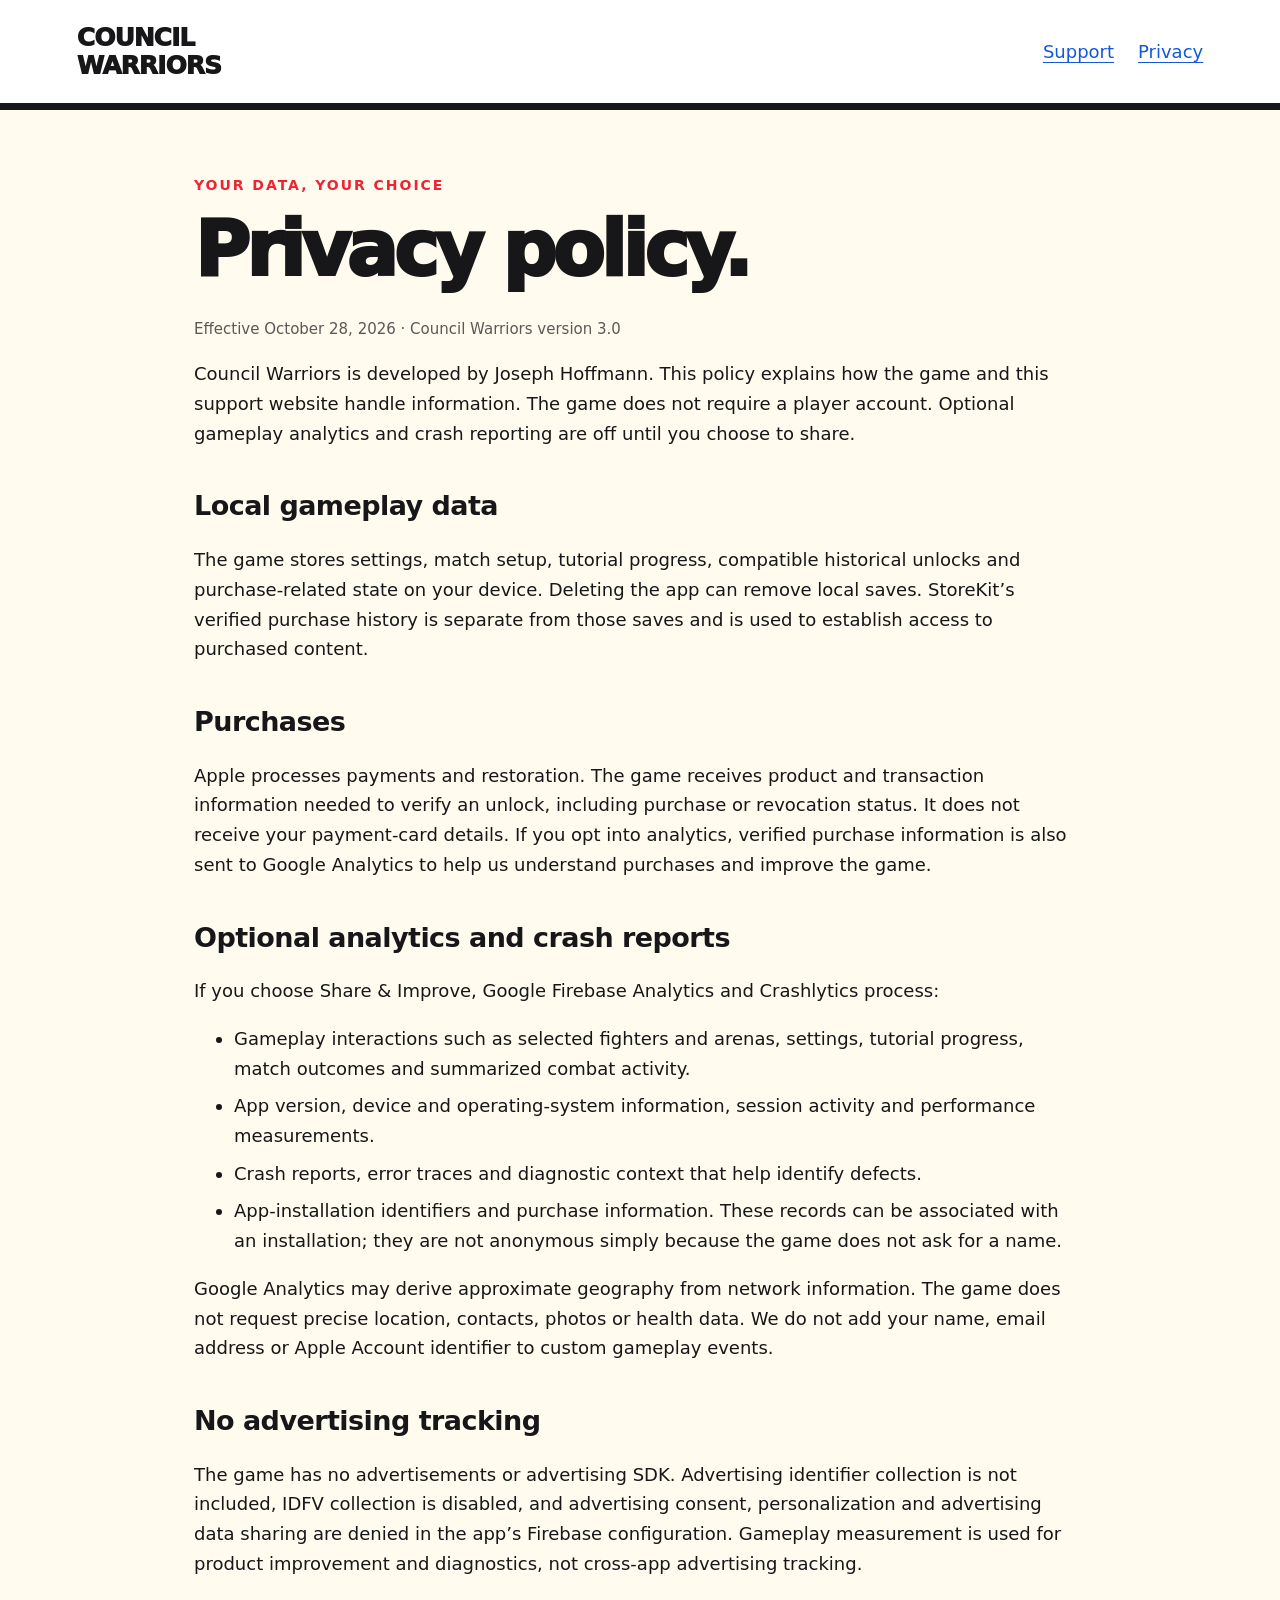
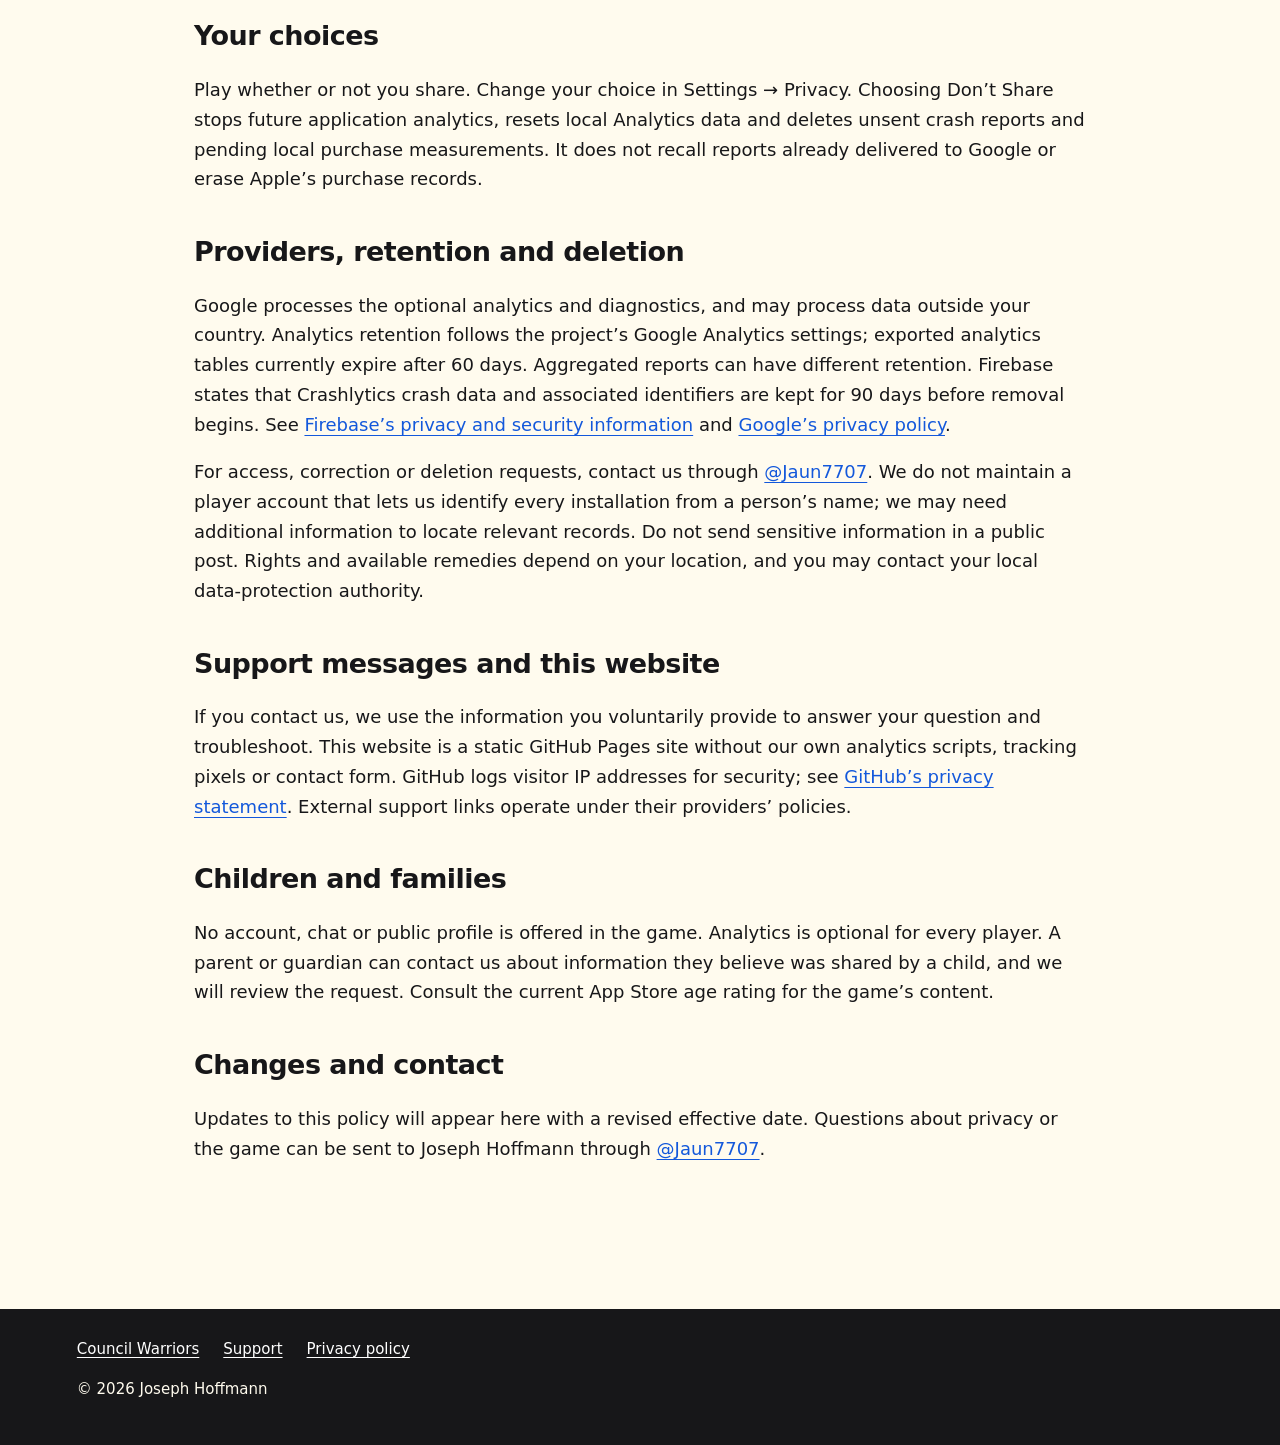
==== privacy.html @ 671180ab "Add Council Warriors support and privacy site" ====
<!doctype html>
<html lang="en"><head><meta charset="utf-8"><meta name="viewport" content="width=device-width,initial-scale=1"><meta name="description" content="Council Warriors — Privacy policy"><title>Privacy policy — Council Warriors</title><link rel="stylesheet" href="styles.css"></head><body><header><a class="brand" href="index.html">COUNCIL<br>WARRIORS</a><nav aria-label="Main"><a href="support.html">Support</a><a href="privacy.html">Privacy</a></nav></header><main><p class="eyebrow">YOUR DATA, YOUR CHOICE</p><h1>Privacy policy.</h1><p class="quiet">Effective October 28, 2026 · Council Warriors version 3.0</p><p>Council Warriors is developed by Joseph Hoffmann. This policy explains how the game and this support website handle information. The game does not require a player account. Optional gameplay analytics and crash reporting are off until you choose to share.</p><h2>Local gameplay data</h2><p>The game stores settings, match setup, tutorial progress, compatible historical unlocks and purchase-related state on your device. Deleting the app can remove local saves. StoreKit’s verified purchase history is separate from those saves and is used to establish access to purchased content.</p><h2>Purchases</h2><p>Apple processes payments and restoration. The game receives product and transaction information needed to verify an unlock, including purchase or revocation status. It does not receive your payment-card details. If you opt into analytics, verified purchase information is also sent to Google Analytics to help us understand purchases and improve the game.</p><h2>Optional analytics and crash reports</h2><p>If you choose Share &amp; Improve, Google Firebase Analytics and Crashlytics process:</p><ul><li>Gameplay interactions such as selected fighters and arenas, settings, tutorial progress, match outcomes and summarized combat activity.</li><li>App version, device and operating-system information, session activity and performance measurements.</li><li>Crash reports, error traces and diagnostic context that help identify defects.</li><li>App-installation identifiers and purchase information. These records can be associated with an installation; they are not anonymous simply because the game does not ask for a name.</li></ul><p>Google Analytics may derive approximate geography from network information. The game does not request precise location, contacts, photos or health data. We do not add your name, email address or Apple Account identifier to custom gameplay events.</p><h2>No advertising tracking</h2><p>The game has no advertisements or advertising SDK. Advertising identifier collection is not included, IDFV collection is disabled, and advertising consent, personalization and advertising data sharing are denied in the app’s Firebase configuration. Gameplay measurement is used for product improvement and diagnostics, not cross-app advertising tracking.</p><h2>Your choices</h2><p>Play whether or not you share. Change your choice in Settings → Privacy. Choosing Don’t Share stops future application analytics, resets local Analytics data and deletes unsent crash reports and pending local purchase measurements. It does not recall reports already delivered to Google or erase Apple’s purchase records.</p><h2>Providers, retention and deletion</h2><p>Google processes the optional analytics and diagnostics, and may process data outside your country. Analytics retention follows the project’s Google Analytics settings; exported analytics tables currently expire after 60 days. Aggregated reports can have different retention. Firebase states that Crashlytics crash data and associated identifiers are kept for 90 days before removal begins. See <a href="https://firebase.google.com/support/privacy">Firebase’s privacy and security information</a> and <a href="https://policies.google.com/privacy">Google’s privacy policy</a>.</p><p>For access, correction or deletion requests, contact us through <a href="https://twitter.com/Jaun7707">@Jaun7707</a>. We do not maintain a player account that lets us identify every installation from a person’s name; we may need additional information to locate relevant records. Do not send sensitive information in a public post. Rights and available remedies depend on your location, and you may contact your local data-protection authority.</p><h2>Support messages and this website</h2><p>If you contact us, we use the information you voluntarily provide to answer your question and troubleshoot. This website is a static GitHub Pages site without our own analytics scripts, tracking pixels or contact form. GitHub logs visitor IP addresses for security; see <a href="https://docs.github.com/en/site-policy/privacy-policies/github-general-privacy-statement">GitHub’s privacy statement</a>. External support links operate under their providers’ policies.</p><h2>Children and families</h2><p>No account, chat or public profile is offered in the game. Analytics is optional for every player. A parent or guardian can contact us about information they believe was shared by a child, and we will review the request. Consult the current App Store age rating for the game’s content.</p><h2>Changes and contact</h2><p>Updates to this policy will appear here with a revised effective date. Questions about privacy or the game can be sent to Joseph Hoffmann through <a href="https://twitter.com/Jaun7707">@Jaun7707</a>.</p></main><footer><nav><a href="index.html">Council Warriors</a><a href="support.html">Support</a><a href="privacy.html">Privacy policy</a></nav><p>© 2026 Joseph Hoffmann</p></footer></body></html>
---- styles.css ----
*{box-sizing:border-box} :root{color-scheme:light;--paper:#fffbee;--ink:#171719;--blue:#1358db;--red:#ee2433}body{margin:0;background:var(--paper);color:var(--ink);font:18px/1.65 system-ui,-apple-system,sans-serif}a{color:var(--blue);text-underline-offset:.2em}a:focus-visible,summary:focus-visible{outline:3px solid #bd7000;outline-offset:5px}header{border-bottom:7px solid var(--ink);padding:24px max(6vw,20px);display:flex;gap:24px;justify-content:space-between;align-items:center;flex-wrap:wrap;background:white}nav{display:flex;gap:24px}.brand{font-weight:950;color:var(--ink);text-decoration:none;line-height:1.1;letter-spacing:-.04em;font-size:25px}main{max-width:940px;margin:64px auto;padding:0 24px 64px}h1{font-size:clamp(42px,7vw,76px);line-height:1.02;letter-spacing:-.055em;margin:12px 0 28px;font-weight:950}h2{font-size:27px;line-height:1.2;letter-spacing:-.02em;margin-top:42px}h3{font-size:20px}.eyebrow{font-size:14px;font-weight:850;letter-spacing:.14em;color:var(--red)}.lede{font-size:23px;max-width:680px}.panel{border-left:8px solid var(--blue);padding:22px 28px;background:white;margin:32px 0}.button{display:inline-block;background:var(--red);color:white;font-weight:850;text-decoration:none;padding:15px 22px;box-shadow:5px 5px 0 var(--ink);margin:12px 16px 16px 0}.quiet{color:#595957;font-size:15px}details{padding:20px 0;border-bottom:1px solid #bdbbb2}summary{font-weight:750;cursor:pointer;min-height:44px}footer{padding:28px 6vw;background:var(--ink);color:var(--paper);font-size:15px}footer a{color:white}footer nav{flex-wrap:wrap}li{margin:8px 0}@media(max-width:560px){main{margin-top:38px}header nav{gap:18px;font-size:16px}.panel{padding:18px}h1{overflow-wrap:break-word}}
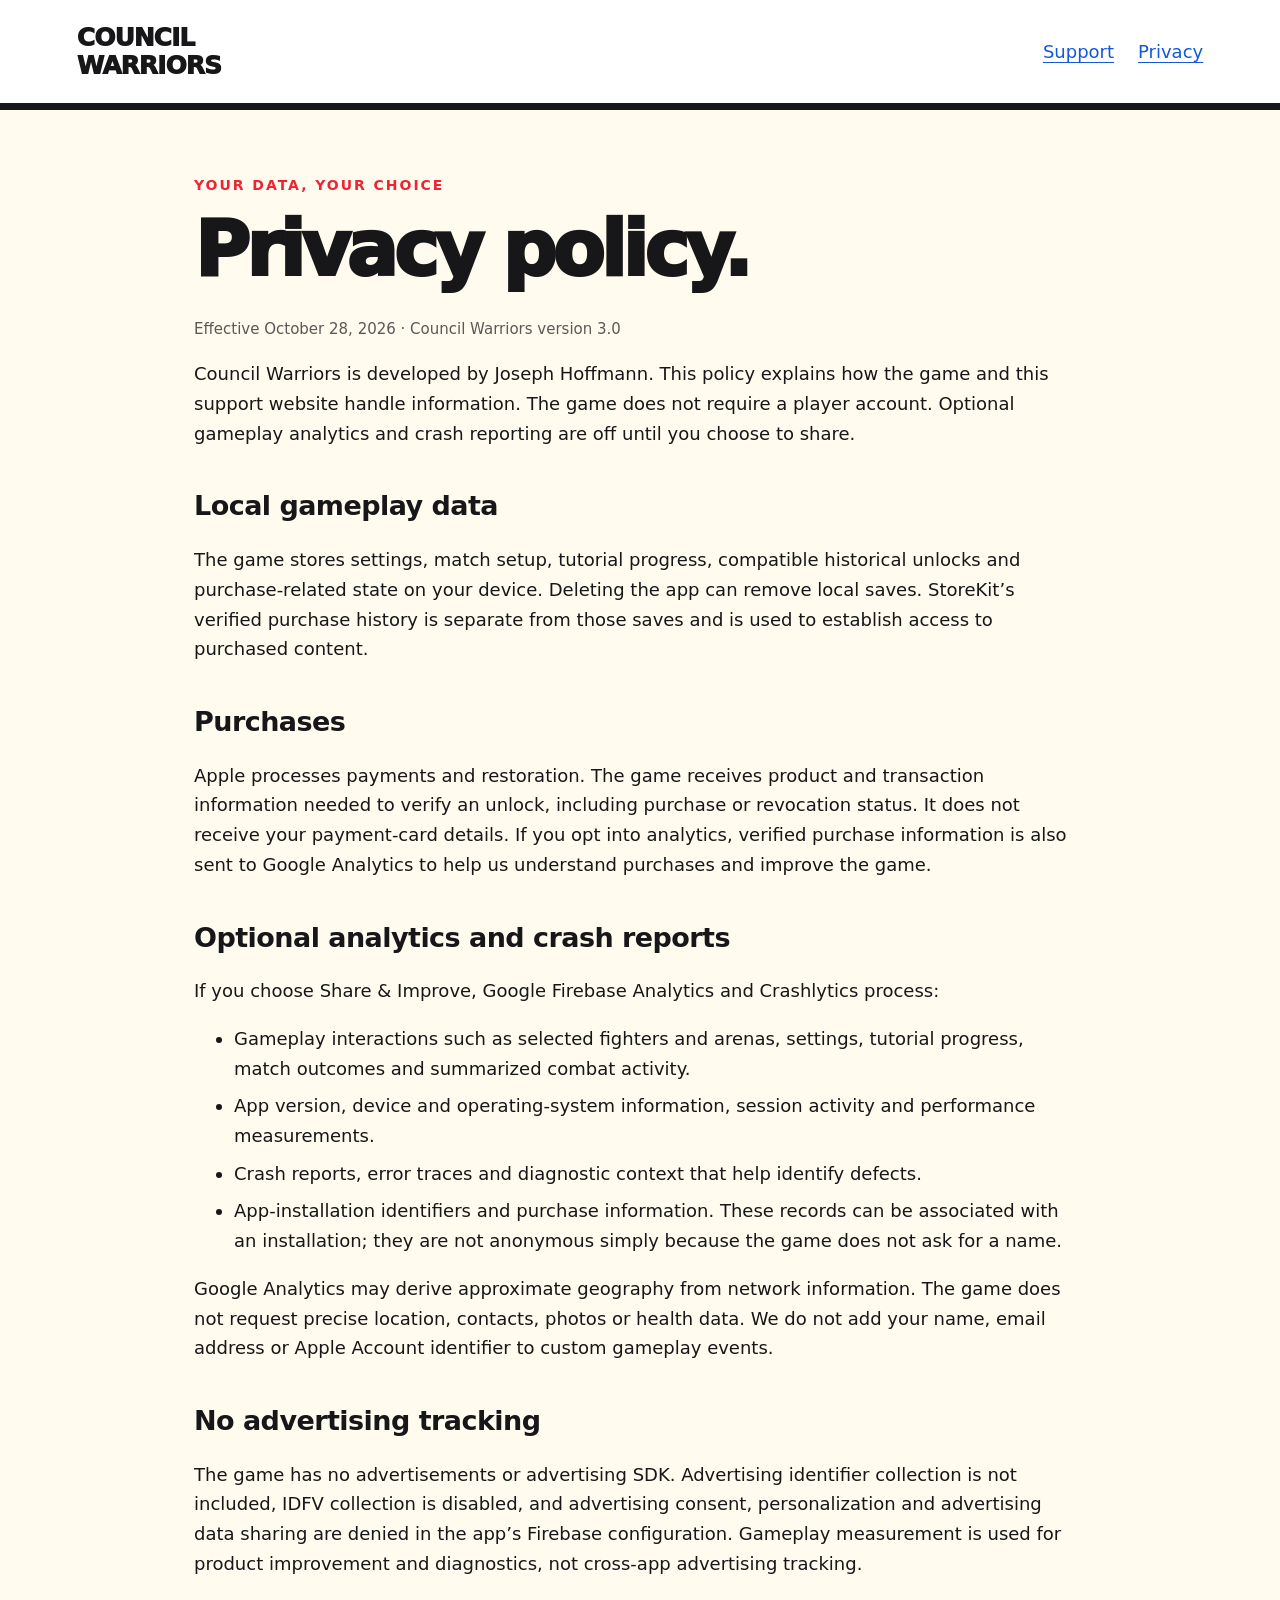
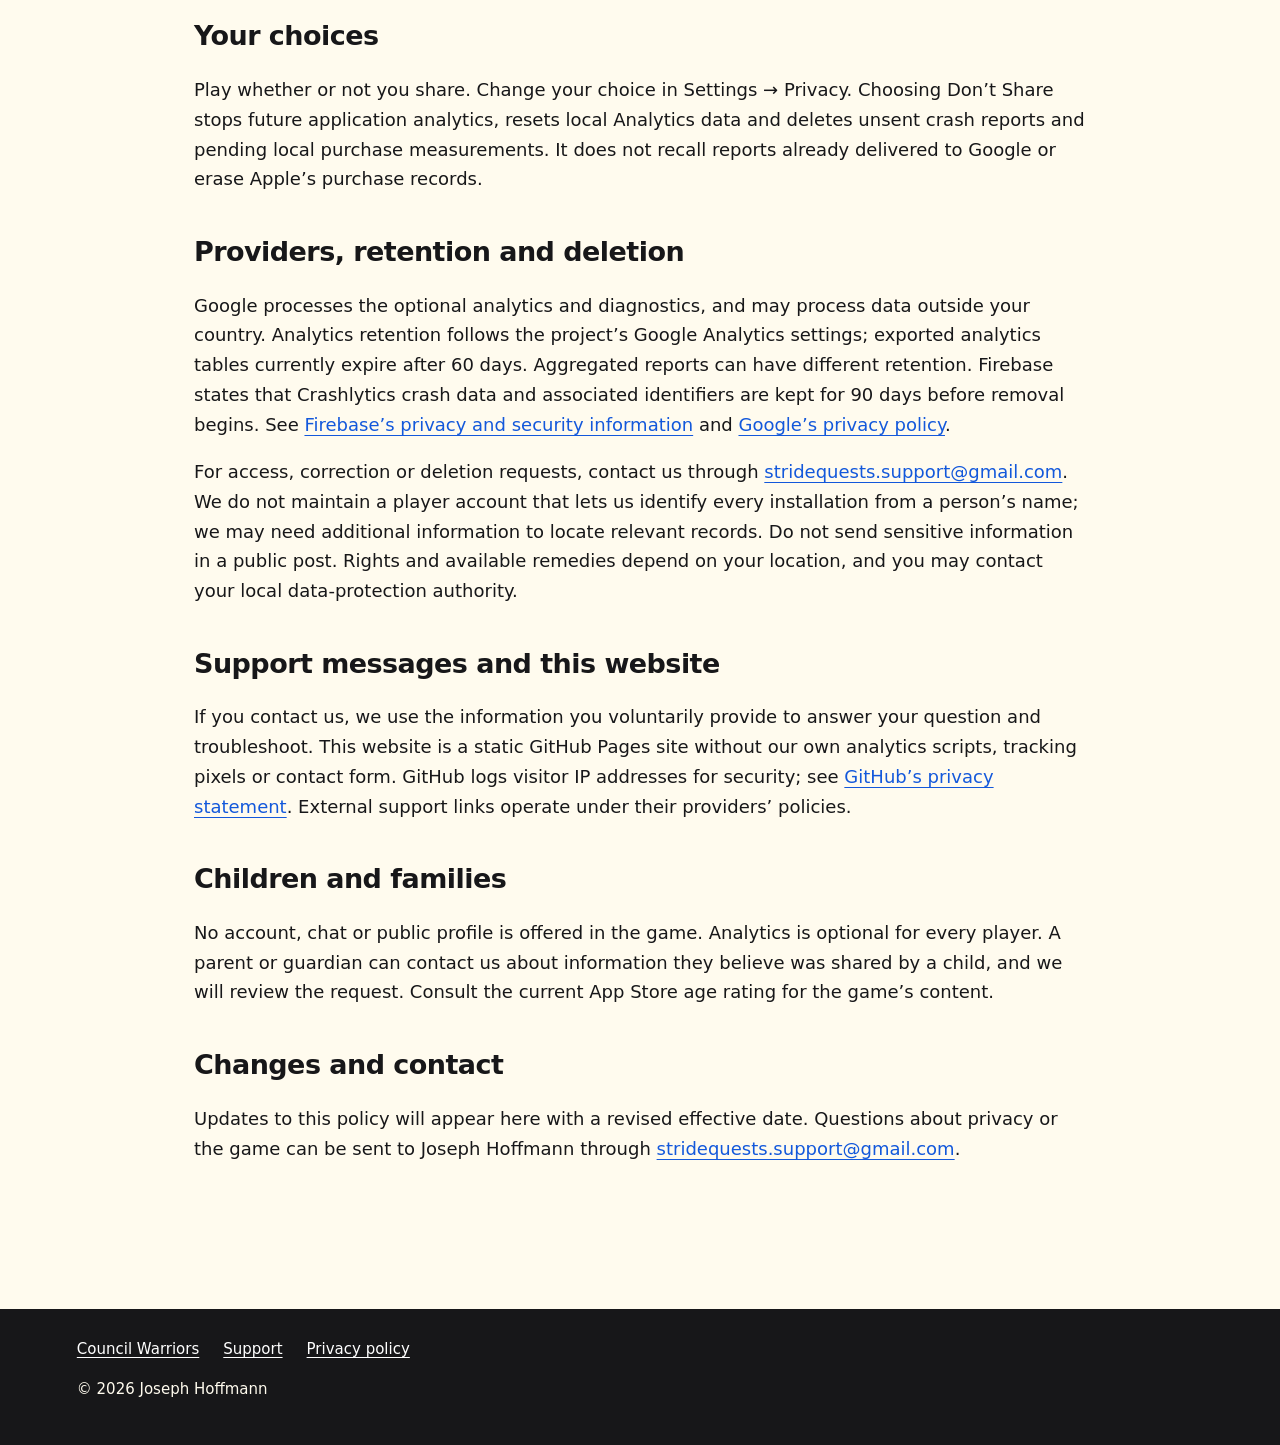
==== commit 6897fcd6: "Use owner-approved shared support email" ====
--- a/privacy.html
+++ b/privacy.html
@@ -1,2 +1,2 @@
 <!doctype html>
-<html lang="en"><head><meta charset="utf-8"><meta name="viewport" content="width=device-width,initial-scale=1"><meta name="description" content="Council Warriors — Privacy policy"><title>Privacy policy — Council Warriors</title><link rel="stylesheet" href="styles.css"></head><body><header><a class="brand" href="index.html">COUNCIL<br>WARRIORS</a><nav aria-label="Main"><a href="support.html">Support</a><a href="privacy.html">Privacy</a></nav></header><main><p class="eyebrow">YOUR DATA, YOUR CHOICE</p><h1>Privacy policy.</h1><p class="quiet">Effective October 28, 2026 · Council Warriors version 3.0</p><p>Council Warriors is developed by Joseph Hoffmann. This policy explains how the game and this support website handle information. The game does not require a player account. Optional gameplay analytics and crash reporting are off until you choose to share.</p><h2>Local gameplay data</h2><p>The game stores settings, match setup, tutorial progress, compatible historical unlocks and purchase-related state on your device. Deleting the app can remove local saves. StoreKit’s verified purchase history is separate from those saves and is used to establish access to purchased content.</p><h2>Purchases</h2><p>Apple processes payments and restoration. The game receives product and transaction information needed to verify an unlock, including purchase or revocation status. It does not receive your payment-card details. If you opt into analytics, verified purchase information is also sent to Google Analytics to help us understand purchases and improve the game.</p><h2>Optional analytics and crash reports</h2><p>If you choose Share &amp; Improve, Google Firebase Analytics and Crashlytics process:</p><ul><li>Gameplay interactions such as selected fighters and arenas, settings, tutorial progress, match outcomes and summarized combat activity.</li><li>App version, device and operating-system information, session activity and performance measurements.</li><li>Crash reports, error traces and diagnostic context that help identify defects.</li><li>App-installation identifiers and purchase information. These records can be associated with an installation; they are not anonymous simply because the game does not ask for a name.</li></ul><p>Google Analytics may derive approximate geography from network information. The game does not request precise location, contacts, photos or health data. We do not add your name, email address or Apple Account identifier to custom gameplay events.</p><h2>No advertising tracking</h2><p>The game has no advertisements or advertising SDK. Advertising identifier collection is not included, IDFV collection is disabled, and advertising consent, personalization and advertising data sharing are denied in the app’s Firebase configuration. Gameplay measurement is used for product improvement and diagnostics, not cross-app advertising tracking.</p><h2>Your choices</h2><p>Play whether or not you share. Change your choice in Settings → Privacy. Choosing Don’t Share stops future application analytics, resets local Analytics data and deletes unsent crash reports and pending local purchase measurements. It does not recall reports already delivered to Google or erase Apple’s purchase records.</p><h2>Providers, retention and deletion</h2><p>Google processes the optional analytics and diagnostics, and may process data outside your country. Analytics retention follows the project’s Google Analytics settings; exported analytics tables currently expire after 60 days. Aggregated reports can have different retention. Firebase states that Crashlytics crash data and associated identifiers are kept for 90 days before removal begins. See <a href="https://firebase.google.com/support/privacy">Firebase’s privacy and security information</a> and <a href="https://policies.google.com/privacy">Google’s privacy policy</a>.</p><p>For access, correction or deletion requests, contact us through <a href="https://twitter.com/Jaun7707">@Jaun7707</a>. We do not maintain a player account that lets us identify every installation from a person’s name; we may need additional information to locate relevant records. Do not send sensitive information in a public post. Rights and available remedies depend on your location, and you may contact your local data-protection authority.</p><h2>Support messages and this website</h2><p>If you contact us, we use the information you voluntarily provide to answer your question and troubleshoot. This website is a static GitHub Pages site without our own analytics scripts, tracking pixels or contact form. GitHub logs visitor IP addresses for security; see <a href="https://docs.github.com/en/site-policy/privacy-policies/github-general-privacy-statement">GitHub’s privacy statement</a>. External support links operate under their providers’ policies.</p><h2>Children and families</h2><p>No account, chat or public profile is offered in the game. Analytics is optional for every player. A parent or guardian can contact us about information they believe was shared by a child, and we will review the request. Consult the current App Store age rating for the game’s content.</p><h2>Changes and contact</h2><p>Updates to this policy will appear here with a revised effective date. Questions about privacy or the game can be sent to Joseph Hoffmann through <a href="https://twitter.com/Jaun7707">@Jaun7707</a>.</p></main><footer><nav><a href="index.html">Council Warriors</a><a href="support.html">Support</a><a href="privacy.html">Privacy policy</a></nav><p>© 2026 Joseph Hoffmann</p></footer></body></html>+<html lang="en"><head><meta charset="utf-8"><meta name="viewport" content="width=device-width,initial-scale=1"><meta name="description" content="Council Warriors — Privacy policy"><title>Privacy policy — Council Warriors</title><link rel="stylesheet" href="styles.css"></head><body><header><a class="brand" href="index.html">COUNCIL<br>WARRIORS</a><nav aria-label="Main"><a href="support.html">Support</a><a href="privacy.html">Privacy</a></nav></header><main><p class="eyebrow">YOUR DATA, YOUR CHOICE</p><h1>Privacy policy.</h1><p class="quiet">Effective October 28, 2026 · Council Warriors version 3.0</p><p>Council Warriors is developed by Joseph Hoffmann. This policy explains how the game and this support website handle information. The game does not require a player account. Optional gameplay analytics and crash reporting are off until you choose to share.</p><h2>Local gameplay data</h2><p>The game stores settings, match setup, tutorial progress, compatible historical unlocks and purchase-related state on your device. Deleting the app can remove local saves. StoreKit’s verified purchase history is separate from those saves and is used to establish access to purchased content.</p><h2>Purchases</h2><p>Apple processes payments and restoration. The game receives product and transaction information needed to verify an unlock, including purchase or revocation status. It does not receive your payment-card details. If you opt into analytics, verified purchase information is also sent to Google Analytics to help us understand purchases and improve the game.</p><h2>Optional analytics and crash reports</h2><p>If you choose Share &amp; Improve, Google Firebase Analytics and Crashlytics process:</p><ul><li>Gameplay interactions such as selected fighters and arenas, settings, tutorial progress, match outcomes and summarized combat activity.</li><li>App version, device and operating-system information, session activity and performance measurements.</li><li>Crash reports, error traces and diagnostic context that help identify defects.</li><li>App-installation identifiers and purchase information. These records can be associated with an installation; they are not anonymous simply because the game does not ask for a name.</li></ul><p>Google Analytics may derive approximate geography from network information. The game does not request precise location, contacts, photos or health data. We do not add your name, email address or Apple Account identifier to custom gameplay events.</p><h2>No advertising tracking</h2><p>The game has no advertisements or advertising SDK. Advertising identifier collection is not included, IDFV collection is disabled, and advertising consent, personalization and advertising data sharing are denied in the app’s Firebase configuration. Gameplay measurement is used for product improvement and diagnostics, not cross-app advertising tracking.</p><h2>Your choices</h2><p>Play whether or not you share. Change your choice in Settings → Privacy. Choosing Don’t Share stops future application analytics, resets local Analytics data and deletes unsent crash reports and pending local purchase measurements. It does not recall reports already delivered to Google or erase Apple’s purchase records.</p><h2>Providers, retention and deletion</h2><p>Google processes the optional analytics and diagnostics, and may process data outside your country. Analytics retention follows the project’s Google Analytics settings; exported analytics tables currently expire after 60 days. Aggregated reports can have different retention. Firebase states that Crashlytics crash data and associated identifiers are kept for 90 days before removal begins. See <a href="https://firebase.google.com/support/privacy">Firebase’s privacy and security information</a> and <a href="https://policies.google.com/privacy">Google’s privacy policy</a>.</p><p>For access, correction or deletion requests, contact us through <a href="mailto:stridequests.support@gmail.com">stridequests.support@gmail.com</a>. We do not maintain a player account that lets us identify every installation from a person’s name; we may need additional information to locate relevant records. Do not send sensitive information in a public post. Rights and available remedies depend on your location, and you may contact your local data-protection authority.</p><h2>Support messages and this website</h2><p>If you contact us, we use the information you voluntarily provide to answer your question and troubleshoot. This website is a static GitHub Pages site without our own analytics scripts, tracking pixels or contact form. GitHub logs visitor IP addresses for security; see <a href="https://docs.github.com/en/site-policy/privacy-policies/github-general-privacy-statement">GitHub’s privacy statement</a>. External support links operate under their providers’ policies.</p><h2>Children and families</h2><p>No account, chat or public profile is offered in the game. Analytics is optional for every player. A parent or guardian can contact us about information they believe was shared by a child, and we will review the request. Consult the current App Store age rating for the game’s content.</p><h2>Changes and contact</h2><p>Updates to this policy will appear here with a revised effective date. Questions about privacy or the game can be sent to Joseph Hoffmann through <a href="mailto:stridequests.support@gmail.com">stridequests.support@gmail.com</a>.</p></main><footer><nav><a href="index.html">Council Warriors</a><a href="support.html">Support</a><a href="privacy.html">Privacy policy</a></nav><p>© 2026 Joseph Hoffmann</p></footer></body></html>
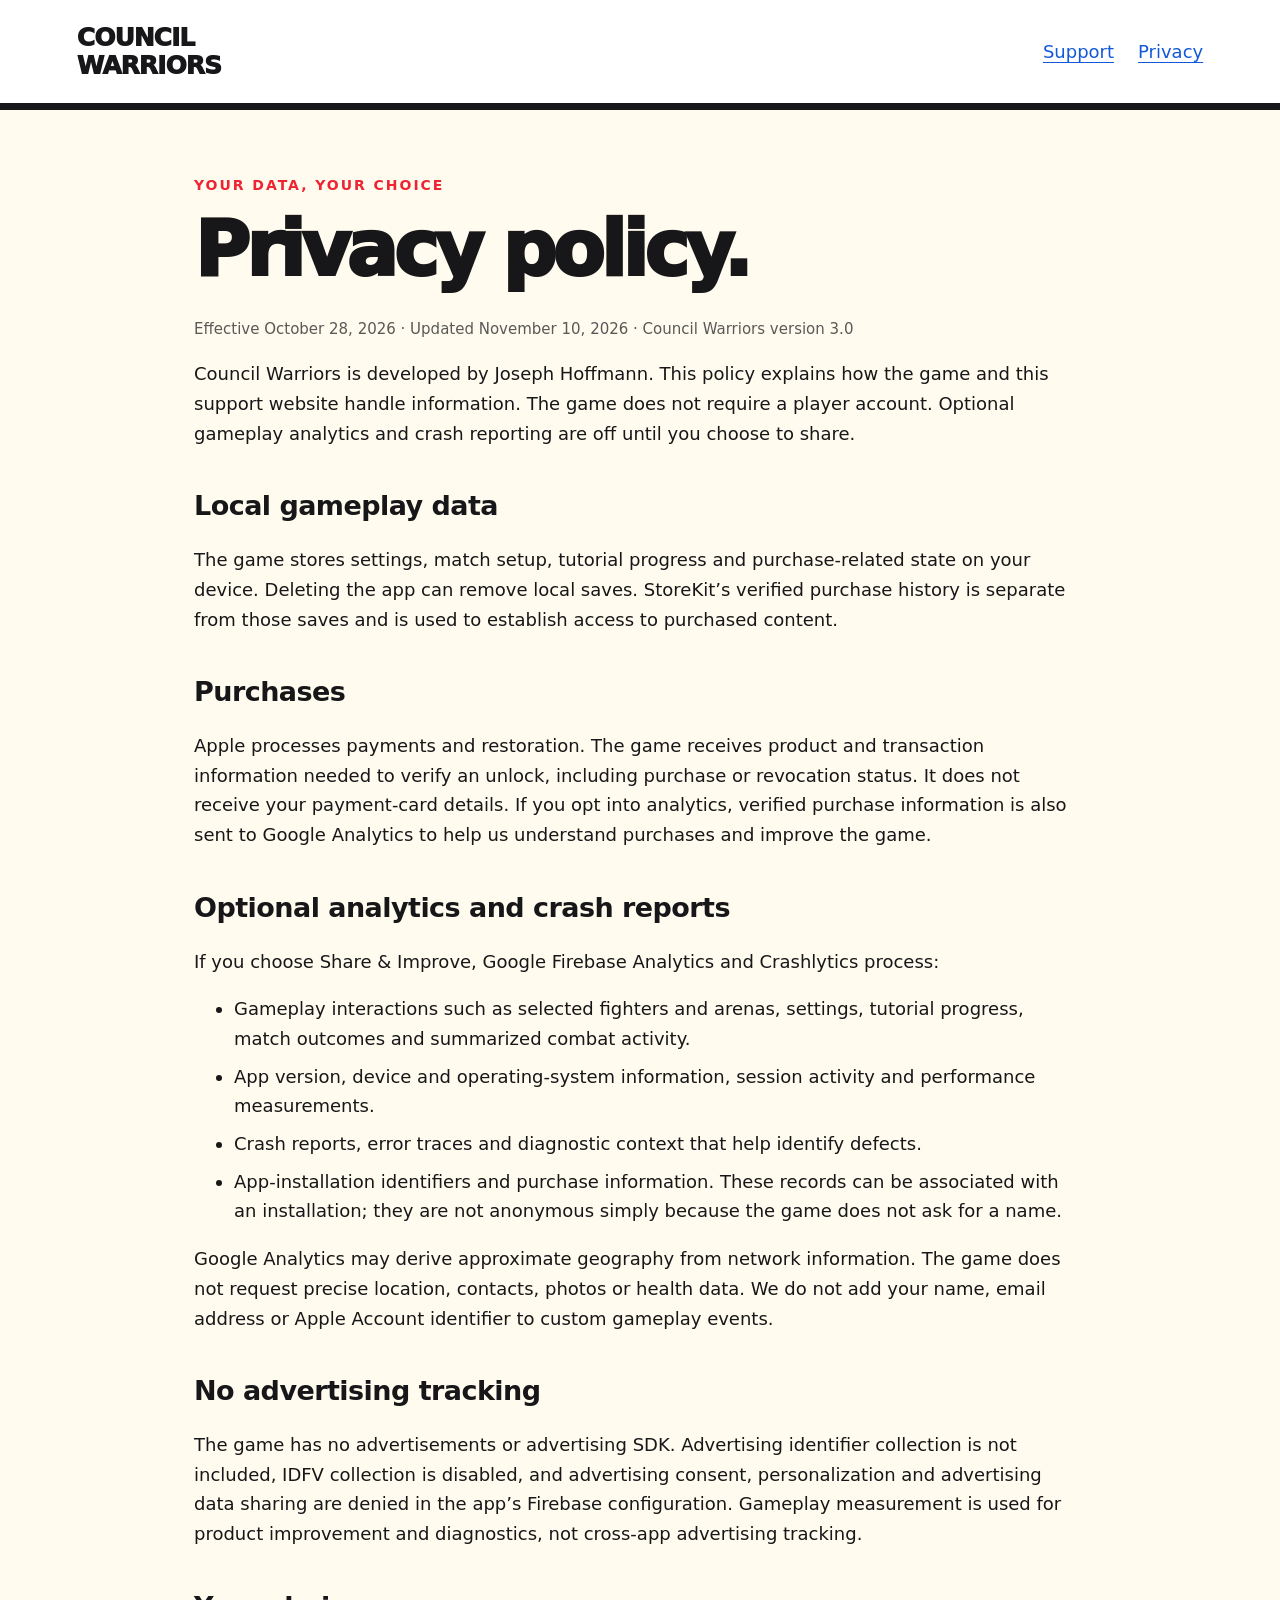
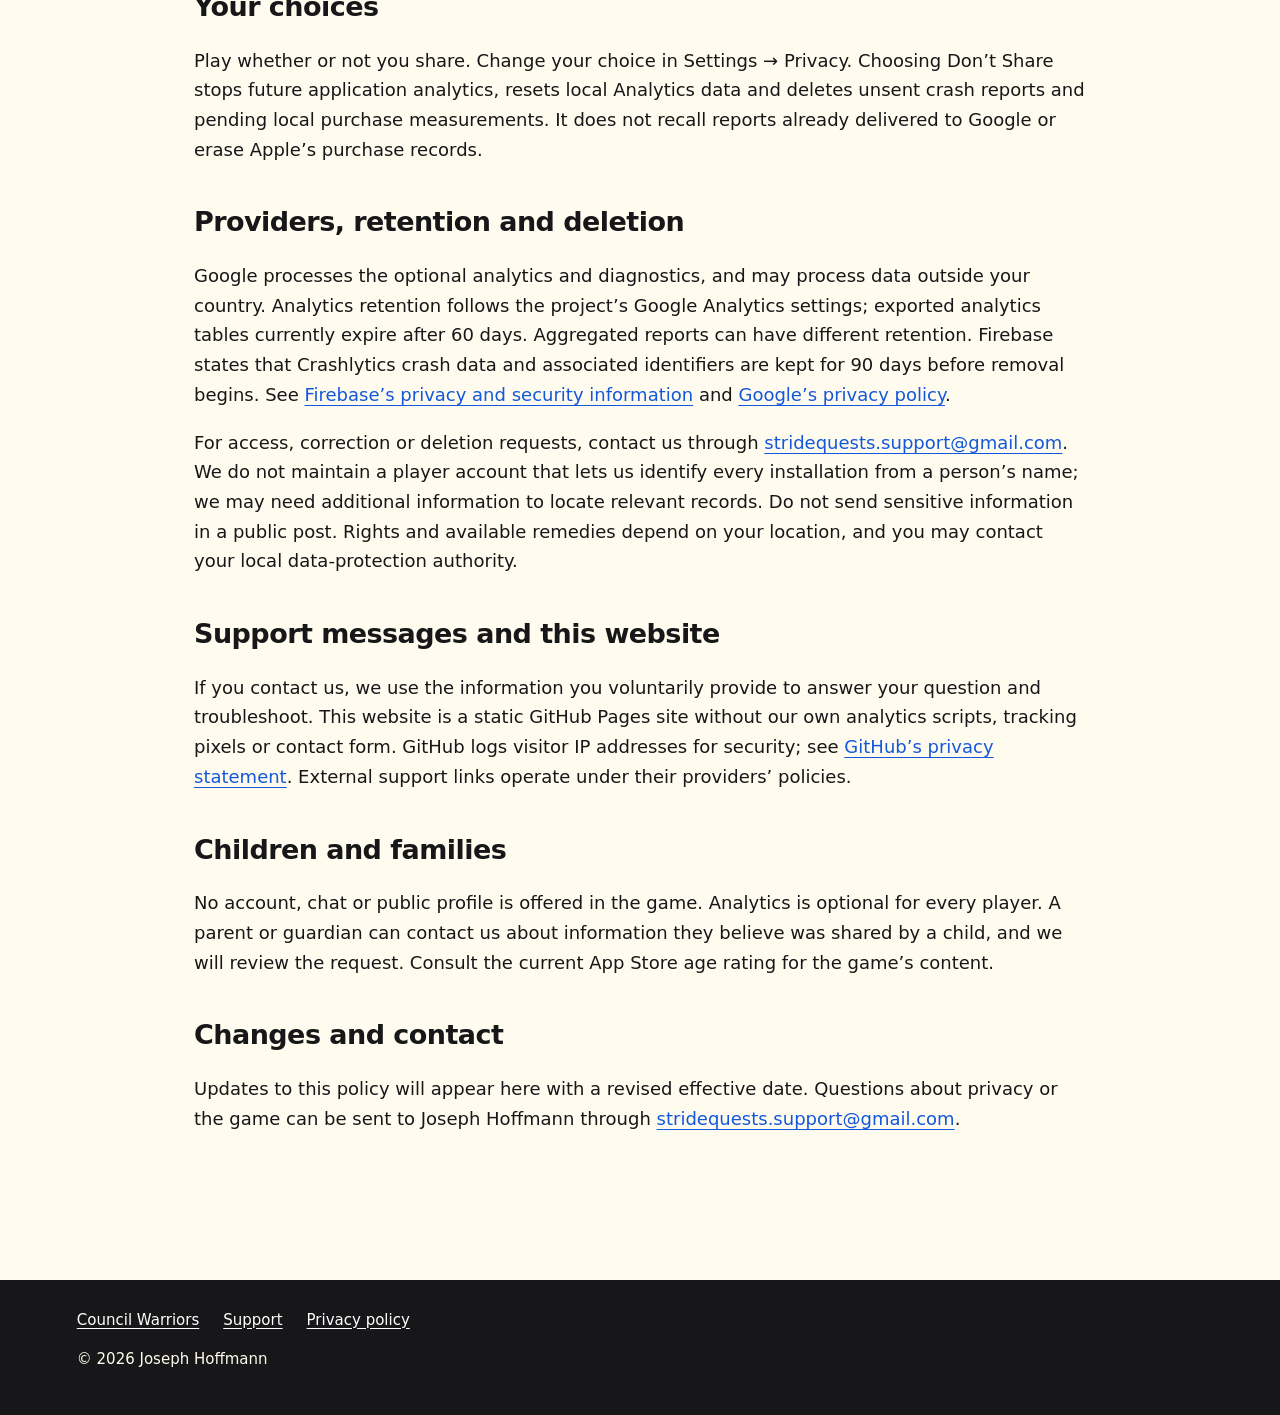
==== commit 19985ad0: "Describe the released 3.0 game and drop the retired legacy-unlock wording Co-Authored-By: Claude Fab" ====
--- a/privacy.html
+++ b/privacy.html
@@ -1,2 +1,2 @@
 <!doctype html>
-<html lang="en"><head><meta charset="utf-8"><meta name="viewport" content="width=device-width,initial-scale=1"><meta name="description" content="Council Warriors — Privacy policy"><title>Privacy policy — Council Warriors</title><link rel="stylesheet" href="styles.css"></head><body><header><a class="brand" href="index.html">COUNCIL<br>WARRIORS</a><nav aria-label="Main"><a href="support.html">Support</a><a href="privacy.html">Privacy</a></nav></header><main><p class="eyebrow">YOUR DATA, YOUR CHOICE</p><h1>Privacy policy.</h1><p class="quiet">Effective October 28, 2026 · Council Warriors version 3.0</p><p>Council Warriors is developed by Joseph Hoffmann. This policy explains how the game and this support website handle information. The game does not require a player account. Optional gameplay analytics and crash reporting are off until you choose to share.</p><h2>Local gameplay data</h2><p>The game stores settings, match setup, tutorial progress, compatible historical unlocks and purchase-related state on your device. Deleting the app can remove local saves. StoreKit’s verified purchase history is separate from those saves and is used to establish access to purchased content.</p><h2>Purchases</h2><p>Apple processes payments and restoration. The game receives product and transaction information needed to verify an unlock, including purchase or revocation status. It does not receive your payment-card details. If you opt into analytics, verified purchase information is also sent to Google Analytics to help us understand purchases and improve the game.</p><h2>Optional analytics and crash reports</h2><p>If you choose Share &amp; Improve, Google Firebase Analytics and Crashlytics process:</p><ul><li>Gameplay interactions such as selected fighters and arenas, settings, tutorial progress, match outcomes and summarized combat activity.</li><li>App version, device and operating-system information, session activity and performance measurements.</li><li>Crash reports, error traces and diagnostic context that help identify defects.</li><li>App-installation identifiers and purchase information. These records can be associated with an installation; they are not anonymous simply because the game does not ask for a name.</li></ul><p>Google Analytics may derive approximate geography from network information. The game does not request precise location, contacts, photos or health data. We do not add your name, email address or Apple Account identifier to custom gameplay events.</p><h2>No advertising tracking</h2><p>The game has no advertisements or advertising SDK. Advertising identifier collection is not included, IDFV collection is disabled, and advertising consent, personalization and advertising data sharing are denied in the app’s Firebase configuration. Gameplay measurement is used for product improvement and diagnostics, not cross-app advertising tracking.</p><h2>Your choices</h2><p>Play whether or not you share. Change your choice in Settings → Privacy. Choosing Don’t Share stops future application analytics, resets local Analytics data and deletes unsent crash reports and pending local purchase measurements. It does not recall reports already delivered to Google or erase Apple’s purchase records.</p><h2>Providers, retention and deletion</h2><p>Google processes the optional analytics and diagnostics, and may process data outside your country. Analytics retention follows the project’s Google Analytics settings; exported analytics tables currently expire after 60 days. Aggregated reports can have different retention. Firebase states that Crashlytics crash data and associated identifiers are kept for 90 days before removal begins. See <a href="https://firebase.google.com/support/privacy">Firebase’s privacy and security information</a> and <a href="https://policies.google.com/privacy">Google’s privacy policy</a>.</p><p>For access, correction or deletion requests, contact us through <a href="mailto:stridequests.support@gmail.com">stridequests.support@gmail.com</a>. We do not maintain a player account that lets us identify every installation from a person’s name; we may need additional information to locate relevant records. Do not send sensitive information in a public post. Rights and available remedies depend on your location, and you may contact your local data-protection authority.</p><h2>Support messages and this website</h2><p>If you contact us, we use the information you voluntarily provide to answer your question and troubleshoot. This website is a static GitHub Pages site without our own analytics scripts, tracking pixels or contact form. GitHub logs visitor IP addresses for security; see <a href="https://docs.github.com/en/site-policy/privacy-policies/github-general-privacy-statement">GitHub’s privacy statement</a>. External support links operate under their providers’ policies.</p><h2>Children and families</h2><p>No account, chat or public profile is offered in the game. Analytics is optional for every player. A parent or guardian can contact us about information they believe was shared by a child, and we will review the request. Consult the current App Store age rating for the game’s content.</p><h2>Changes and contact</h2><p>Updates to this policy will appear here with a revised effective date. Questions about privacy or the game can be sent to Joseph Hoffmann through <a href="mailto:stridequests.support@gmail.com">stridequests.support@gmail.com</a>.</p></main><footer><nav><a href="index.html">Council Warriors</a><a href="support.html">Support</a><a href="privacy.html">Privacy policy</a></nav><p>© 2026 Joseph Hoffmann</p></footer></body></html>+<html lang="en"><head><meta charset="utf-8"><meta name="viewport" content="width=device-width,initial-scale=1"><meta name="description" content="Council Warriors — Privacy policy"><title>Privacy policy — Council Warriors</title><link rel="stylesheet" href="styles.css"></head><body><header><a class="brand" href="index.html">COUNCIL<br>WARRIORS</a><nav aria-label="Main"><a href="support.html">Support</a><a href="privacy.html">Privacy</a></nav></header><main><p class="eyebrow">YOUR DATA, YOUR CHOICE</p><h1>Privacy policy.</h1><p class="quiet">Effective October 28, 2026 · Updated November 10, 2026 · Council Warriors version 3.0</p><p>Council Warriors is developed by Joseph Hoffmann. This policy explains how the game and this support website handle information. The game does not require a player account. Optional gameplay analytics and crash reporting are off until you choose to share.</p><h2>Local gameplay data</h2><p>The game stores settings, match setup, tutorial progress and purchase-related state on your device. Deleting the app can remove local saves. StoreKit’s verified purchase history is separate from those saves and is used to establish access to purchased content.</p><h2>Purchases</h2><p>Apple processes payments and restoration. The game receives product and transaction information needed to verify an unlock, including purchase or revocation status. It does not receive your payment-card details. If you opt into analytics, verified purchase information is also sent to Google Analytics to help us understand purchases and improve the game.</p><h2>Optional analytics and crash reports</h2><p>If you choose Share &amp; Improve, Google Firebase Analytics and Crashlytics process:</p><ul><li>Gameplay interactions such as selected fighters and arenas, settings, tutorial progress, match outcomes and summarized combat activity.</li><li>App version, device and operating-system information, session activity and performance measurements.</li><li>Crash reports, error traces and diagnostic context that help identify defects.</li><li>App-installation identifiers and purchase information. These records can be associated with an installation; they are not anonymous simply because the game does not ask for a name.</li></ul><p>Google Analytics may derive approximate geography from network information. The game does not request precise location, contacts, photos or health data. We do not add your name, email address or Apple Account identifier to custom gameplay events.</p><h2>No advertising tracking</h2><p>The game has no advertisements or advertising SDK. Advertising identifier collection is not included, IDFV collection is disabled, and advertising consent, personalization and advertising data sharing are denied in the app’s Firebase configuration. Gameplay measurement is used for product improvement and diagnostics, not cross-app advertising tracking.</p><h2>Your choices</h2><p>Play whether or not you share. Change your choice in Settings → Privacy. Choosing Don’t Share stops future application analytics, resets local Analytics data and deletes unsent crash reports and pending local purchase measurements. It does not recall reports already delivered to Google or erase Apple’s purchase records.</p><h2>Providers, retention and deletion</h2><p>Google processes the optional analytics and diagnostics, and may process data outside your country. Analytics retention follows the project’s Google Analytics settings; exported analytics tables currently expire after 60 days. Aggregated reports can have different retention. Firebase states that Crashlytics crash data and associated identifiers are kept for 90 days before removal begins. See <a href="https://firebase.google.com/support/privacy">Firebase’s privacy and security information</a> and <a href="https://policies.google.com/privacy">Google’s privacy policy</a>.</p><p>For access, correction or deletion requests, contact us through <a href="mailto:stridequests.support@gmail.com">stridequests.support@gmail.com</a>. We do not maintain a player account that lets us identify every installation from a person’s name; we may need additional information to locate relevant records. Do not send sensitive information in a public post. Rights and available remedies depend on your location, and you may contact your local data-protection authority.</p><h2>Support messages and this website</h2><p>If you contact us, we use the information you voluntarily provide to answer your question and troubleshoot. This website is a static GitHub Pages site without our own analytics scripts, tracking pixels or contact form. GitHub logs visitor IP addresses for security; see <a href="https://docs.github.com/en/site-policy/privacy-policies/github-general-privacy-statement">GitHub’s privacy statement</a>. External support links operate under their providers’ policies.</p><h2>Children and families</h2><p>No account, chat or public profile is offered in the game. Analytics is optional for every player. A parent or guardian can contact us about information they believe was shared by a child, and we will review the request. Consult the current App Store age rating for the game’s content.</p><h2>Changes and contact</h2><p>Updates to this policy will appear here with a revised effective date. Questions about privacy or the game can be sent to Joseph Hoffmann through <a href="mailto:stridequests.support@gmail.com">stridequests.support@gmail.com</a>.</p></main><footer><nav><a href="index.html">Council Warriors</a><a href="support.html">Support</a><a href="privacy.html">Privacy policy</a></nav><p>© 2026 Joseph Hoffmann</p></footer></body></html>
